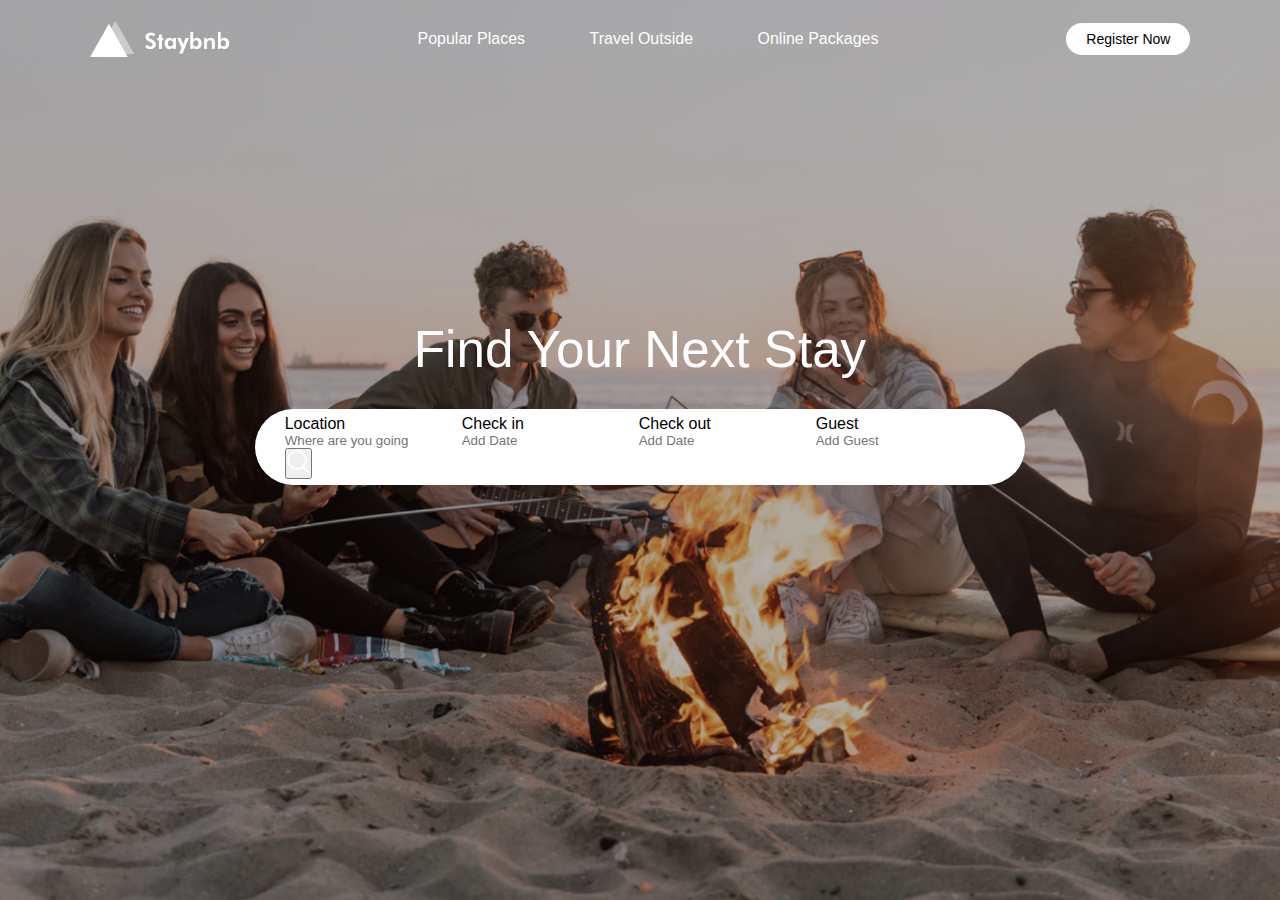
==== index.html @ c68b520d "first commit" ====
<!DOCTYPE html>
<html lang="en">
<head>
    <meta charset="UTF-8">
    <meta http-equiv="X-UA-Compatible" content="IE=edge">
    <meta name="viewport" content="width=device-width, initial-scale=1.0">
    <title>Airbnb site - EASY TUTORIAL</title>
    <link rel="stylesheet" href="style.css">
</head>
<body>
    <div class="header">
        <nav>
            <img src="images/logo.png" alt="logo" class="logo">
            <ul class="nav-links">
                <li><a href="#">Popular Places</a></li>
                <li><a href="#">Travel Outside</a></li>
                <li><a href="#">Online Packages</a></li>
            </ul>
            <a href="#" class="register-btn">Register Now</a>
        </nav>

        <div class="container">
            <h1>Find Your Next Stay</h1>
            <div class="search-bar">
                <form>
                    <div>
                        <label>Location</label>
                        <input type="text" placeholder="Where are you going">
                    </div>
                    <div>
                        <label>Check in</label>
                        <input type="text" placeholder="Add Date">
                    </div>
                    <div>
                        <label>Check out</label>
                        <input type="text" placeholder="Add Date">
                    </div>
                    <div>
                        <label>Guest</label>
                        <input type="text" placeholder="Add Guest">
                    </div>
                    <button type="submit"><img src="images/search.png" alt="submit"></button>
                </form>
            </div>
        </div>
    </div>


</body>
</html>
---- style.css ----
*{
    margin: 0;
    padding: 0;
    box-sizing: border-box;
    font-family: "poppins", sans-serif;
}

.header{
    min-height: 100vh;
    width: 100%;
    background-image: linear-gradient(rgba(0,0,0,0.3),rgba(0,0,0,0.3)), url(images/banner.png);
    background-size: cover;
    background-position: center;
}

nav{
    display: flex;
    align-items: center;
    justify-content: space-between;
    padding: 20px 7%;
}

.logo{
    width: 140px;
    cursor: pointer;
}

.nav-links li{
    list-style: none;
    display: inline-block;
    margin: 10px 30px;
}

.nav-links li a{
    text-decoration: none;
    color: #fff;
}

.register-btn{
    background: #fff;
    color: #000;
    padding: 8px 20px;
    border-radius: 20px;
    text-decoration: none;
    font-size: 14px;
}

.container{
    padding: 0 7%;
}

.header h1{
    font-size: 4vw;
    font-weight: 500;
    color: #fff;
    text-align: center;
    padding-top: 22%;
}

.search-bar{
    background: #fff;
    width: 70%;
    margin: 30px auto;
    padding: 6px 10px 6px 30px;
    border-radius: 50px; 
}

.search-bar form{
    display: flex;
    align-items: center;
    flex-wrap: wrap;
}

.search-bar form input{
    display: block;
    border: 0;
    outline: none;
    background: transparent;

}
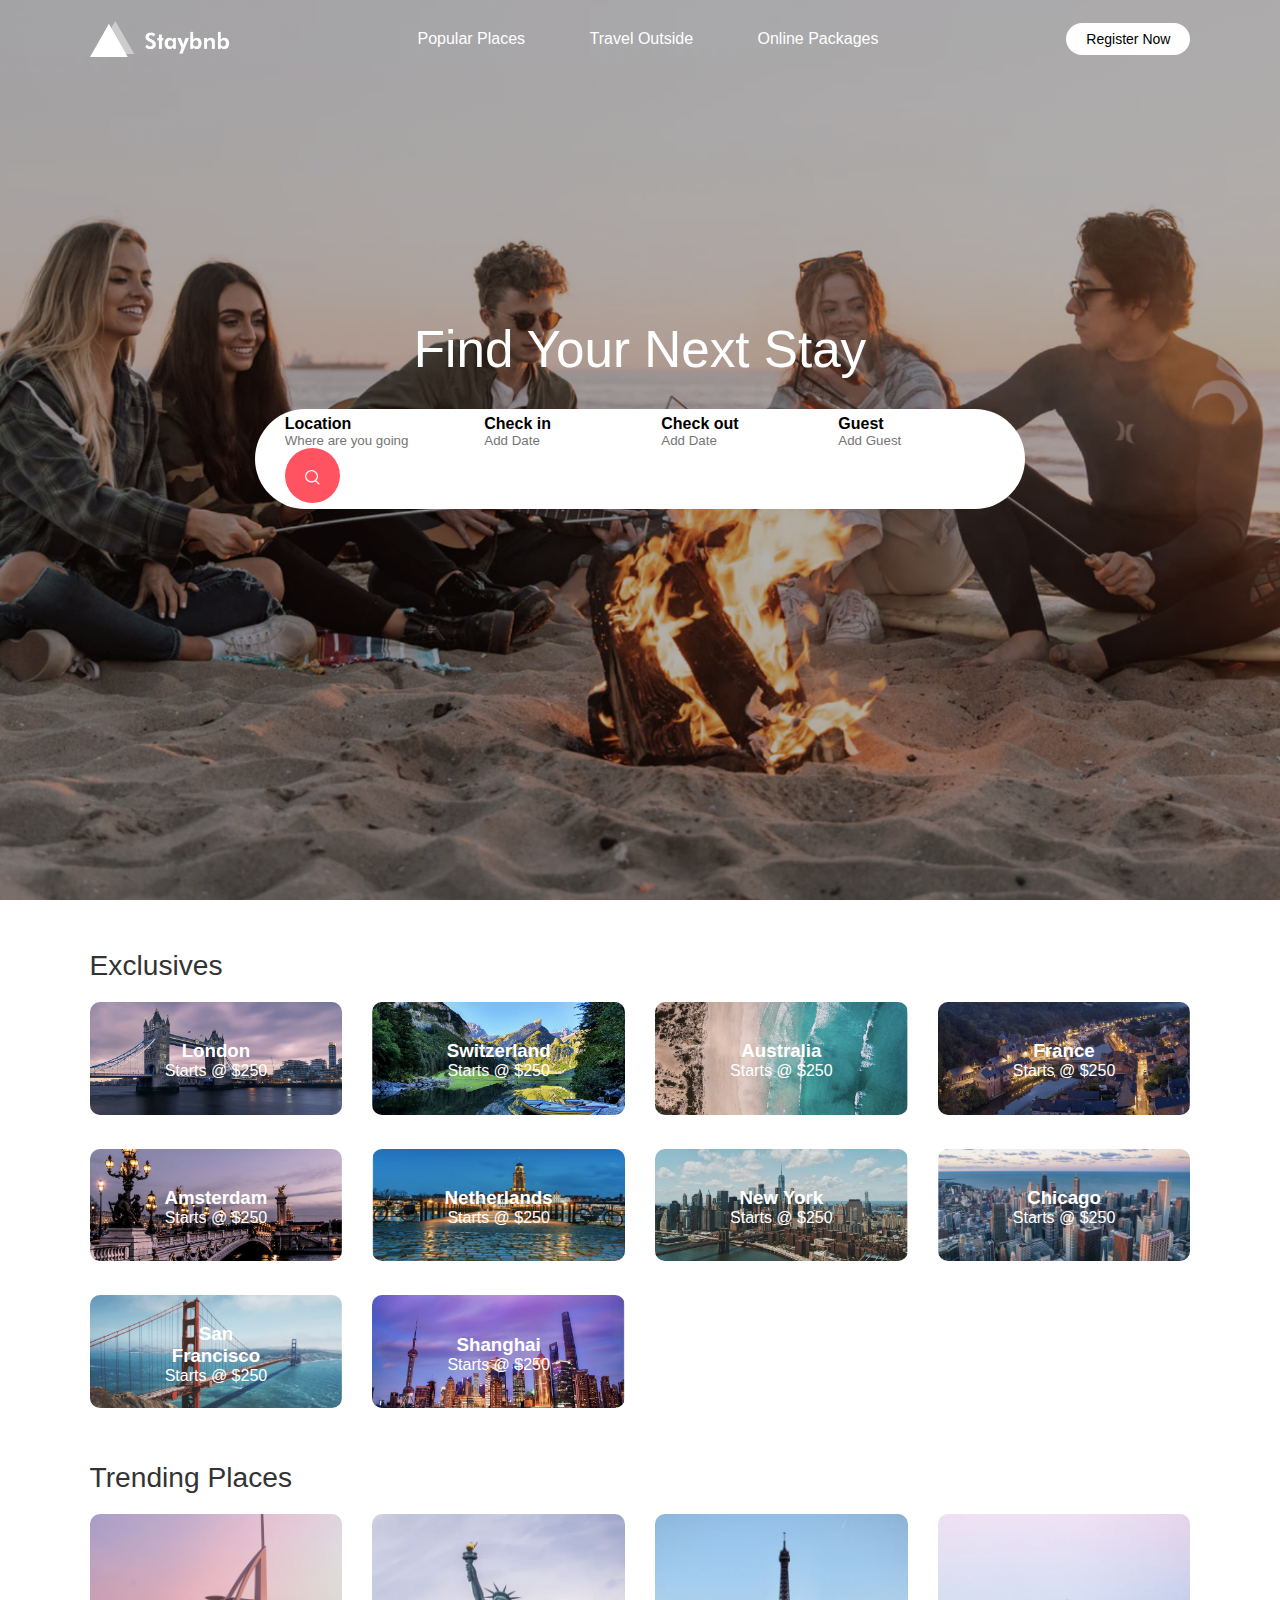
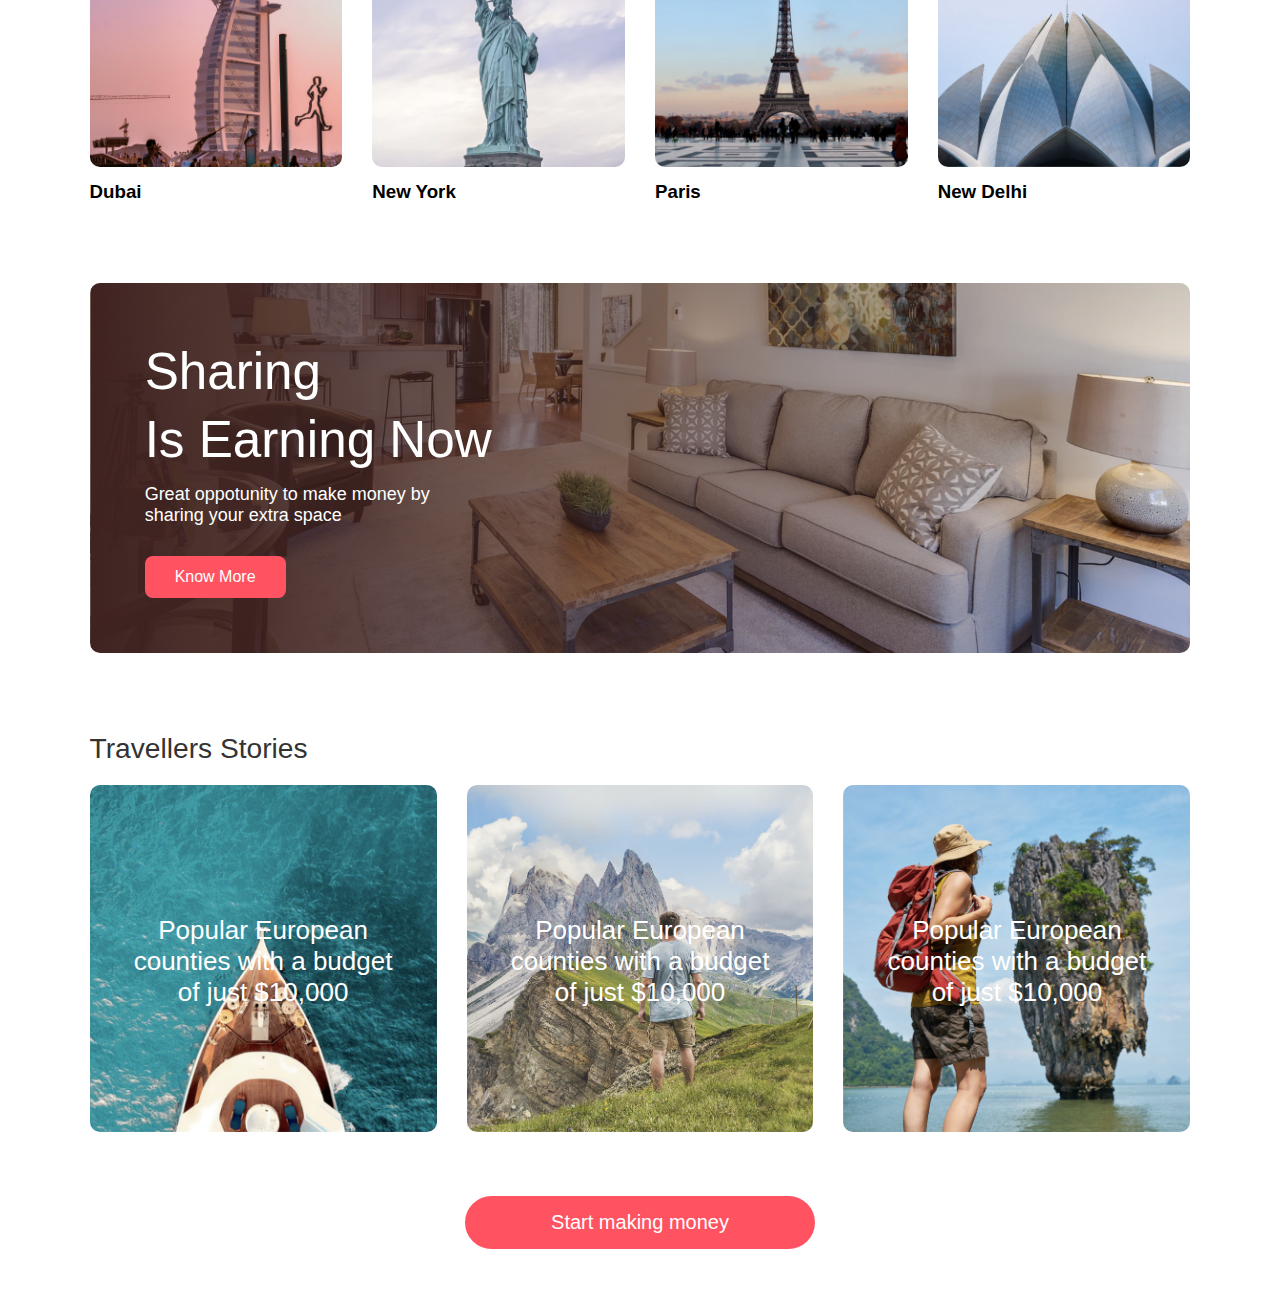
==== commit fb359a70: "project work" ====
--- a/index.html
+++ b/index.html
@@ -23,7 +23,7 @@
             <h1>Find Your Next Stay</h1>
             <div class="search-bar">
                 <form>
-                    <div>
+                    <div class="location-input">
                         <label>Location</label>
                         <input type="text" placeholder="Where are you going">
                     </div>
@@ -44,7 +44,124 @@
             </div>
         </div>
     </div>
+    <div class="container">
+        <h2 class="sub-title">Exclusives</h2>
+        <div class="exclusives">
+            <div>
+                <img src="images/image-1.png" alt="image-1">
+                <span>
+                    <h3>London</h3>
+                    <p>Starts @ $250</p>
+                </span>
+            </div>
+            <div>
+                <img src="images/image-2.png" alt="image-2">
+                <span>
+                    <h3>Switzerland</h3>
+                    <p>Starts @ $250</p>
+                </span>
+            </div>
+            <div>
+                <img src="images/image-3.png" alt="image-3">
+                <span>
+                    <h3>Australia</h3>
+                    <p>Starts @ $250</p>
+                </span>
+            </div>
+            <div>
+                <img src="images/image-4.png" alt="image-4">
+                <span>
+                    <h3>France</h3>
+                    <p>Starts @ $250</p>
+                </span>
+            </div>
+            <div>
+                <img src="images/image-5.png" alt="image-5">
+                <span>
+                    <h3>Amsterdam</h3>
+                    <p>Starts @ $250</p>
+                </span>
+            </div>
+            <div>
+                <img src="images/image-6.png" alt="image-6">
+                <span>
+                    <h3>Netherlands</h3>
+                    <p>Starts @ $250</p>
+                </span>
+            </div>
+            <div>
+                <img src="images/image-7.png" alt="image-7">
+                <span>
+                    <h3>New York</h3>
+                    <p>Starts @ $250</p>
+                </span>
+            </div>
+            <div>
+                <img src="images/image-8.png" alt="image-8">
+                <span>
+                    <h3>Chicago</h3>
+                    <p>Starts @ $250</p>
+                </span>
+            </div>
+            <div>
+                <img src="images/image-9.png" alt="image-9">
+                <span>
+                    <h3>San Francisco</h3>
+                    <p>Starts @ $250</p>
+                </span>
+            </div>
+            <div>
+                <img src="images/image-10.png" alt="image-10">
+                <span>
+                    <h3>Shanghai</h3>
+                    <p>Starts @ $250</p>
+                </span>
+            </div>
+        </div>
 
+        <h2 class="sub-title">Trending Places</h2>
+        <div class="trending">
+            <div>
+                <img src="images/dubai.png" alt="dubai">
+                <h3>Dubai</h3>
+            </div>
+            <div>
+                <img src="images/new-york.png" alt="new-york">
+                <h3>New York</h3>
+            </div>
+            <div>
+                <img src="images/paris.png" alt="paris">
+                <h3>Paris</h3>
+            </div>
+            <div>
+                <img src="images/new-delhi.png" alt="new delhi">
+                <h3>New Delhi</h3>
+            </div>
+        </div>
+
+        <div class="cta">
+            <h3>Sharing <br> Is Earning Now</h3>
+            <p>Great oppotunity to make money by <br> sharing your extra space</p>
+            <a href="#" class="cta-btn">Know More</a>
+        </div>
+
+        <h2 class="sub-title">Travellers Stories</h2>
+        <div class="stories">
+            <div>
+                <img src="images/story-1.png" alt="story">
+                <p>Popular European counties with a budget of just $10,000</p>
+            </div>
+            <div>
+                <img src="images/story-2.png" alt="story">
+                <p>Popular European counties with a budget of just $10,000</p>
+            </div>
+            <div>
+                <img src="images/story-3.png" alt="story">
+                <p>Popular European counties with a budget of just $10,000</p>
+            </div>
+        </div>
+        <a href="#" class="start-btn">Start making money</a>
+    </div>
 
 </body>
 </html>
--- a/style.css
+++ b/style.css
@@ -76,5 +76,152 @@
     border: 0;
     outline: none;
     background: transparent;
-
+}
+
+.search-bar form button{
+    background: #ff5361;
+    width: 55px;
+    height: 55px;
+    border-radius: 50%;
+    border: 0;
+    outline: none;
+    cursor: pointer;
+}
+
+.search-bar form button img{
+    width: 15px;
+    margin-top: 7px;
+}
+
+.location-input{
+    flex: 1;
+}
+
+.search-bar form label{
+    font-weight: 600;
+}
+
+/* --- exclusives ---*/
+.sub-title{
+     margin: 50px 0 20px;
+     font-size: 2.2vw;
+     font-weight: 500;
+     color: #333;
+ }
+
+ .exclusives{
+     display: grid;
+     grid-template-columns: repeat(auto-fit, minmax(210px, 1fr));
+     grid-gap: 30px; 
+ }
+
+ .exclusives div img{
+     width: 100%;
+     border-radius: 10px;
+ }
+
+ .exclusives div{
+     position: relative;
+ }
+
+ .exclusives div span{
+     position: absolute;
+     top: 50%;
+     left: 50%;
+     transform: translate(-50%, -50%);
+     text-align: center;
+     color: #fff;
+ }
+
+ /* --- trending places ---*/
+ .trending{
+    display: grid;
+    grid-template-columns: repeat(auto-fit, minmax(200px, 1fr));
+    grid-gap: 30px;
+    margin-bottom: 30px; 
+ }
+
+ .trending div img{
+     width: 100%;
+     border-radius: 10px;
+ }
+
+ .trending h3{
+     font-weight: 600;
+     margin-top: 10px;
+ }
+
+ /* --- call to action ---*/
+
+ .cta{
+     margin: 80px 0;
+     background-image: linear-gradient(to right, #3f2321, transparent), url(images/banner-2.png);
+     background-size: cover;
+     background-position: center;
+     border-radius: 10px;
+     padding: 5%;
+     color: #fff;
+ }
+
+ .cta h3{
+     font-size: 4vw;
+     line-height: 5.3vw;
+     font-weight: 500;
+ }
+
+ .cta p{
+     font-size: 18px;
+     margin: 10px 0;
+ }
+
+ .cta-btn{
+     background: #ff5361;
+     color: #fff;
+     text-decoration: none;
+     padding: 12px 30px;
+     border-radius: 8px;
+     margin-top: 20px;
+     display: inline-block;
+ }
+
+ /* --- travellers stories ---*/
+.stories{
+    display: grid;
+    grid-template-columns: repeat(auto-fit, minmax(200px, 1fr));
+    grid-gap: 30px;
+    margin-bottom: 30px; 
+}
+
+.stories div img{
+    width: 100%;
+    border-radius: 10px;
+}
+ 
+.stories div{
+    position: relative;
+    text-align: center;
+}
+
+.stories p{
+    width: 80%;
+    position: absolute;
+    top: 50%;
+    left: 50%;
+    transform: translate(-50%, -50%);
+    color: #fff;
+    font-size: 26px;
+}
+
+.start-btn{
+    text-decoration: none;
+    background: #ff5361;
+    color: #fff;
+    width: 80%;
+    max-width: 350px;
+    display: block;
+    text-align: center;
+    margin: 60px auto;
+    padding: 15px;
+    border-radius: 30px;
+    font-size: 20px;
 }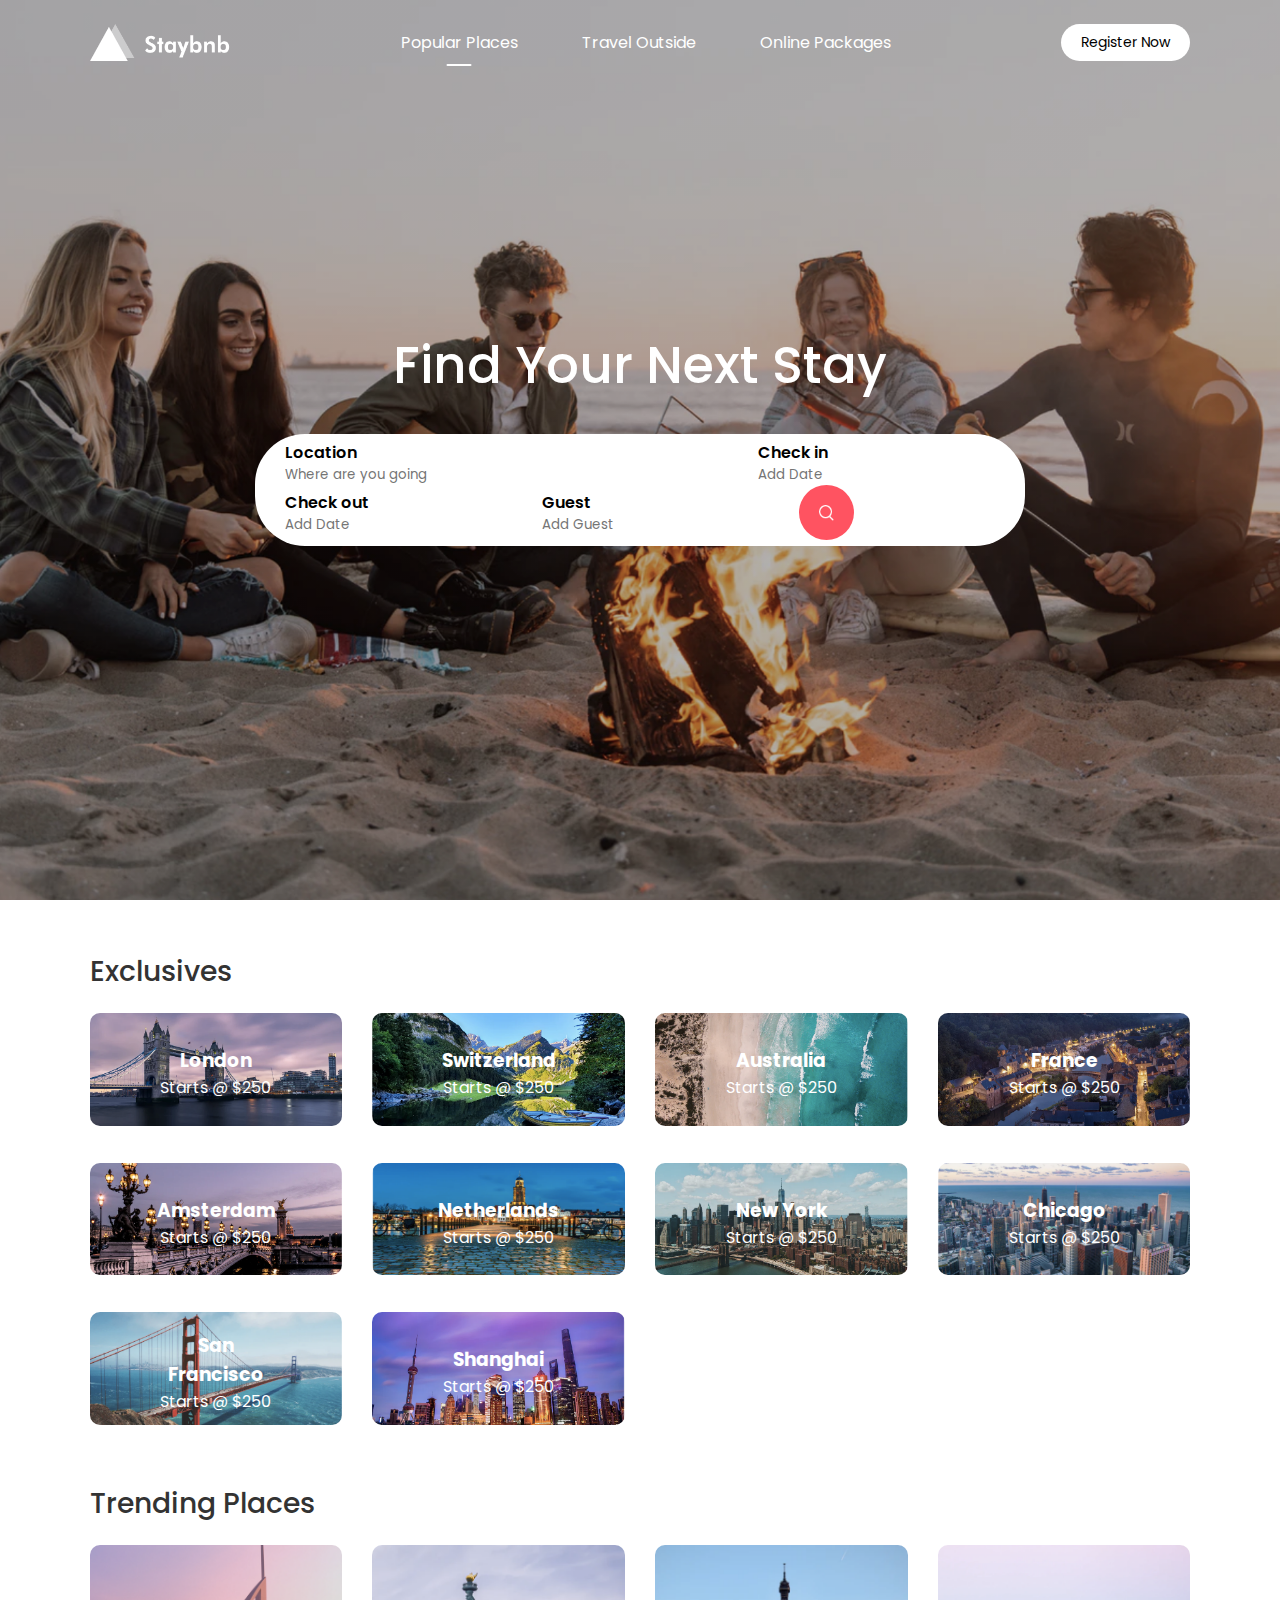
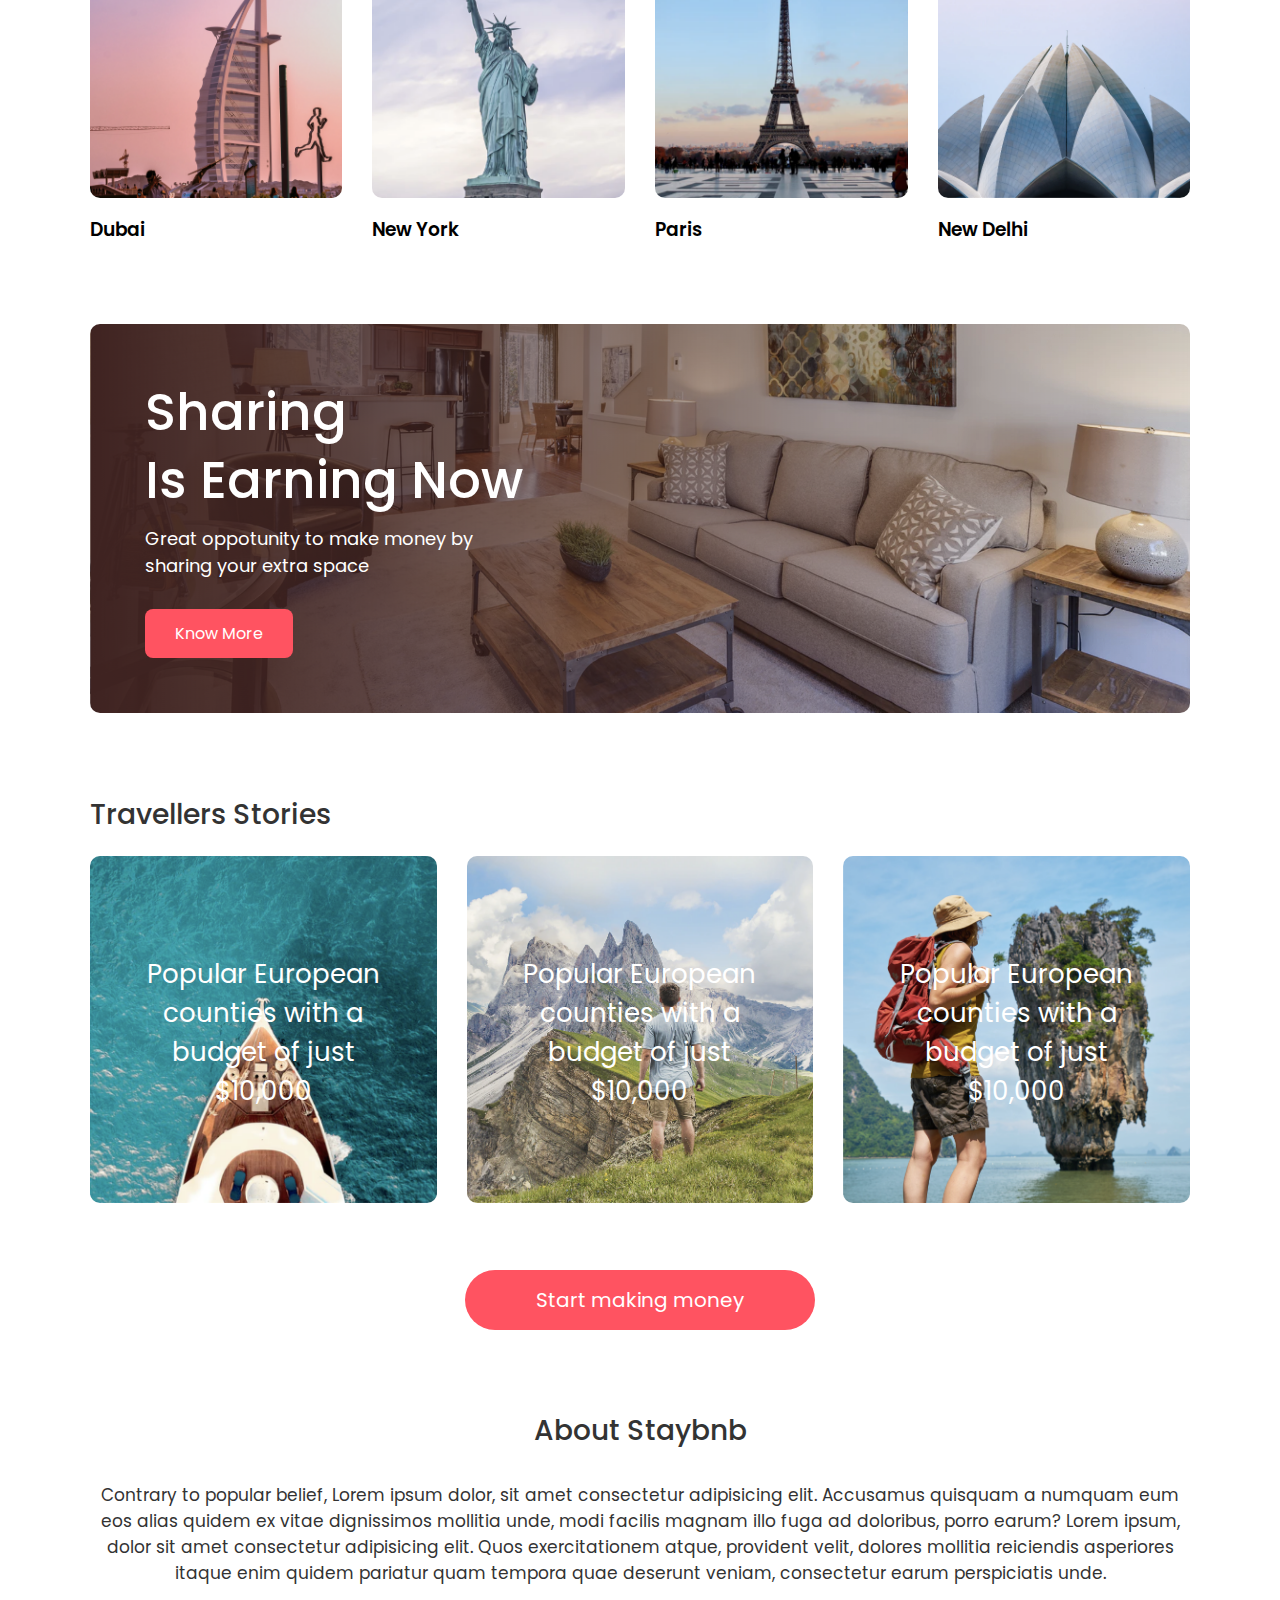
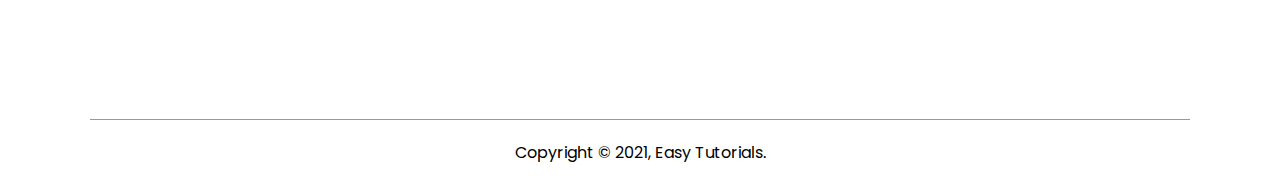
==== commit 53aca678: "listing-site" ====
--- a/index.html
+++ b/index.html
@@ -6,17 +6,20 @@
     <meta name="viewport" content="width=device-width, initial-scale=1.0">
     <title>Airbnb site - EASY TUTORIAL</title>
     <link rel="stylesheet" href="style.css">
+    <link rel="stylesheet" href="https://cdnjs.cloudflare.com/ajax/libs/font-awesome/6.0.0-beta3/css/all.min.css" integrity="sha512-Fo3rlrZj/k7ujTnHg4CGR2D7kSs0v4LLanw2qksYuRlEzO+tcaEPQogQ0KaoGN26/zrn20ImR1DfuLWnOo7aBA==" crossorigin="anonymous" referrerpolicy="no-referrer"/>
+
 </head>
 <body>
     <div class="header">
-        <nav>
+        <nav id="navBar">
             <img src="images/logo.png" alt="logo" class="logo">
             <ul class="nav-links">
-                <li><a href="#">Popular Places</a></li>
+                <li><a href="#" class="active">Popular Places</a></li>
                 <li><a href="#">Travel Outside</a></li>
                 <li><a href="#">Online Packages</a></li>
             </ul>
             <a href="#" class="register-btn">Register Now</a>
+            <i class="fas fa-bars" onclick="togglebtn()"></i>
         </nav>
 
         <div class="container">
@@ -161,7 +164,29 @@
             </div>
         </div>
         <a href="#" class="start-btn">Start making money</a>
+
+        <div class="about-msg">
+            <h2>About Staybnb</h2>
+            <p>Contrary to popular belief, Lorem ipsum dolor, sit amet consectetur adipisicing elit. Accusamus quisquam a numquam eum eos alias quidem ex vitae dignissimos mollitia unde, modi facilis magnam illo fuga ad doloribus, porro earum? Lorem ipsum, dolor sit amet consectetur adipisicing elit. Quos exercitationem atque, provident velit, dolores mollitia reiciendis asperiores itaque enim quidem pariatur quam tempora quae deserunt veniam, consectetur earum perspiciatis unde. </p>
+        </div>
+
+        <div class="footer">
+            <a href="https://facebook.com/"><i class="fab fa-facebook-f"></i></a>
+            <a href="https://youtube.com/"><i class="fab fa-youtube"></i></a>
+            <a href="https://twitter.com/"><i class="fab fa-twitter"></i></a>
+            <a href="https://linkedin.com/"><i class="fab fa-linkedin-in"></i></a>
+            <a href="https://instagram.com/"><i class="fab fa-instagram"></i></a>
+            <hr>
+            <p>Copyright &copy; 2021, Easy Tutorials.</p>
+        </div>
     </div>
+
+    <script>
+        var navBar = document.getElementById("navBar");
+        function togglebtn(){
+            navBar.classList.toggle("hidemenu");
+        }
+    </script>
 
 </body>
 </html>
--- a/style.css
+++ b/style.css
@@ -1,8 +1,12 @@
+@import url('https://fonts.googleapis.com/css2?family=Poppins:wght@100;200;300;400;500;600&display=swap');
 *{
     margin: 0;
     padding: 0;
     box-sizing: border-box;
-    font-family: "poppins", sans-serif;
+    font-family: 'Poppins', sans-serif;
+}
+p{
+    font-weight: 400;
 }
 
 .header{
@@ -224,4 +228,374 @@
     padding: 15px;
     border-radius: 30px;
     font-size: 20px;
+}
+
+/* --- about-msg ---*/
+.about-msg{
+    text-align: center;
+    margin: 80px 0;
+    color: #333;
+    font-size: 17px;
+}
+
+.about-msg h2{
+    font-size: 28px;
+    margin-bottom: 30px;
+    font-weight: 500;
+}
+
+/* --- footer ---*/
+.footer{
+    margin: 80px 0 10px;
+    text-align: center;
+}
+
+.footer a{
+    text-decoration: none;
+    color: #999;
+    font-size: 22px;
+    margin: 0 10px;
+}
+
+.footer hr{
+    background: #999;
+    height: 1px;
+    width: 100%;
+    border: 0;
+    margin: 20px 0;
+}
+
+.footer p{
+    padding-bottom: 15px;
+}
+
+.active{
+    position: relative;
+}
+
+.active::after{
+    content: "";
+    background: #fff;
+    width: 25px;
+    height: 2px;
+    position: absolute;
+    left: 50%;
+    transform: translateX(-50%);
+    bottom: -12px;
+    border-radius: 2px;
+}
+
+nav .fa-bars{
+    display: none;
+}
+
+/* --- for small screen devices ---*/
+@media only screen and (max-width: 700px){
+
+    .logo{
+        position: fixed;
+        top: 4%;
+        left: 7%;
+    }
+
+    nav{
+        position: fixed;
+        top: 0;
+        z-index: 100;
+        display: inline-block;
+        width: 100%;
+        padding: 100px 7% 0;
+        background: #000;
+        text-align: right;
+        max-height: 100px;
+        overflow: hidden;
+        transition: max-height 0.5s;
+    }
+
+    nav .nav-links li{
+        margin: 10px 0;
+        display: block;
+    }
+
+    .register-btn{
+        margin: 15px 0 30px;
+        display: inline-block;
+    }
+
+    nav .fa-bars{
+        display: block;
+        position: fixed;
+        top: 4%;
+        right: 7%;
+        color: #fff;
+        font-size: 28px;
+    }
+
+    .active::after{
+        
+        left: -40px;
+        transform: translate(0, 50%);
+        bottom: 50%;   
+    }
+
+    .hidemenu{
+        max-height: 300px;
+    }
+    
+    .header h1{
+        padding-top: 200px;
+        font-size: 7vw;
+    }
+
+    .search-bar{
+        width: 90%;
+        margin: 30px auto;
+        padding: 20px 10px 30px;
+        border-radius: 5px;
+        position: relative;
+    }
+
+    .search-bar form{
+        display: block;
+    }
+
+    .search-bar form input{
+        border-bottom: 1px solid #ddd;
+        width: 100%;
+        margin-bottom: 20px;
+        margin-top: 10px;
+        padding-bottom: 10px;
+    }
+
+    .search-bar form button{
+        position: absolute;
+        bottom: 0;
+        left: 50%;
+        transform: translate(-50%, 50%);
+    }
+
+    .sub-title{
+        font-size: 6vw;
+    }
+
+    .cta{
+        padding: 15% 5%;
+    }
+
+    .cta h3{
+        font-size: 7vw;
+        line-height: 8vw;
+    }
+
+    .cta p{
+        font-size: 14px;
+    }
+
+    .cta-btn{
+        padding: 6px 15px;
+        border-radius: 4px;
+        margin-top: 10px;
+        font-size: 14px;
+    }
+
+    .stories p{
+        font-size: 22px;
+    }
+
+    .about-msg{
+        font-size: 15px;
+    }
+}
+
+/* --- listing page ---*/
+.navbar-white{
+    background: #fff;
+    box-shadow: 0 5px 10px rgba(0, 0, 0, .05);
+}
+
+.navbar-white .nav-links li a{
+    color: #000;
+}
+
+.navbar-white .register-btn{
+    background: #ff5361;
+    color: #fff;
+}
+
+nav.navbar-white .fa-bars{
+    color: #000;
+}
+
+.navbar-white .active::after{
+    background: #ff5361;
+}
+
+.list-container{
+    margin-top: 50px;
+    display: flex;
+    flex-wrap: wrap;
+    justify-content: space-between;
+}
+
+.left-col{
+    flex-basis: 70%;
+}
+
+.right-col{
+    flex-basis: 25%;
+}
+
+.left-col{
+    color: #333;
+    font-weight: 600;
+    margin-bottom: 30px;
+}
+
+.house{
+    display: flex;
+    justify-content: space-between;
+    flex-wrap: wrap;
+    padding: 30px 0;
+    border-top: 1px solid #ccc;
+}
+
+.house-img{ 
+    flex-basis: 40%;
+}
+
+.house-info{
+    flex-basis: 58%;
+    color: #555;
+}
+
+.house-img img{
+    width: 100%;
+    border-radius: 12px;
+}
+
+.house-info h3{
+    font-weight: 600;
+    color: #333;
+    font-size: 22px;
+    margin: 4px 0;
+}
+
+.house-info i{
+    color: #ff5361;
+    font-size: 18px;
+    margin: 10px 1px;
+}
+
+.house-price{
+    text-align: right;
+}
+
+.house-price h4{
+    font-size: 20px;
+}
+
+.house-price h4 span{
+    font-size: 16px;
+    font-weight: 500;
+}
+
+.sidebar{
+    border: 1px solid #999;
+    padding: 20px 30px;
+    margin-top: 30px;
+}
+
+.sidebar h2{
+    font-weight: 500;
+}
+
+.sidebar h3{
+    font-weight: 500;
+    margin: 20px 0 10px;
+}
+
+.filter{
+    display: flex;
+    align-items: center;
+    color: #555;
+    margin-bottom: 10px;
+}
+.filter p{
+    flex: 1;
+}
+
+.filter input{
+    margin-right: 15px;
+    cursor: pointer;
+}
+
+.sidebar-link{
+    text-align: right;
+    margin: 20px 0;
+}
+
+.sidebar-link a{
+    text-decoration: none;
+}
+
+.pagination{
+    display: flex;
+    align-items: center;
+    justify-content: center;
+    margin: 40px 0;
+}
+
+.pagination img{
+    width: 15px;
+    margin: 10px 20px;
+}
+
+.right-arrow{
+    transform: rotate(180deg);
+}
+
+.pagination span{
+    margin: 10px 8px;
+    width: 40px;
+    height: 40px;
+    line-height: 40px;
+    text-align: center;
+    border-radius: 50%;
+    cursor: pointer;
+}
+
+.pagination .current{
+    background: #333;
+    color: #fff;
+}
+
+/* --- small screen for listing page ---*/
+@media only screen and (max-width: 700px){
+    .list-container{
+        margin-top: 150px;
+    }
+
+    .left-col, .right-col, .house-img, .house-info{ 
+        flex-basis: 100%;
+    }
+
+    .left-col h1{
+        font-size: 22px;
+    }
+
+    .house-info h3{
+        font-size: 18px;
+    }
+
+    .house-info i{
+        font-size: 16px;
+    }
+
+    .pagination span{
+        margin: 10px 2px;
+        width: 30px;
+        height: 30px;
+        line-height: 30px;
+        font-size: 12px;
+    }
 }